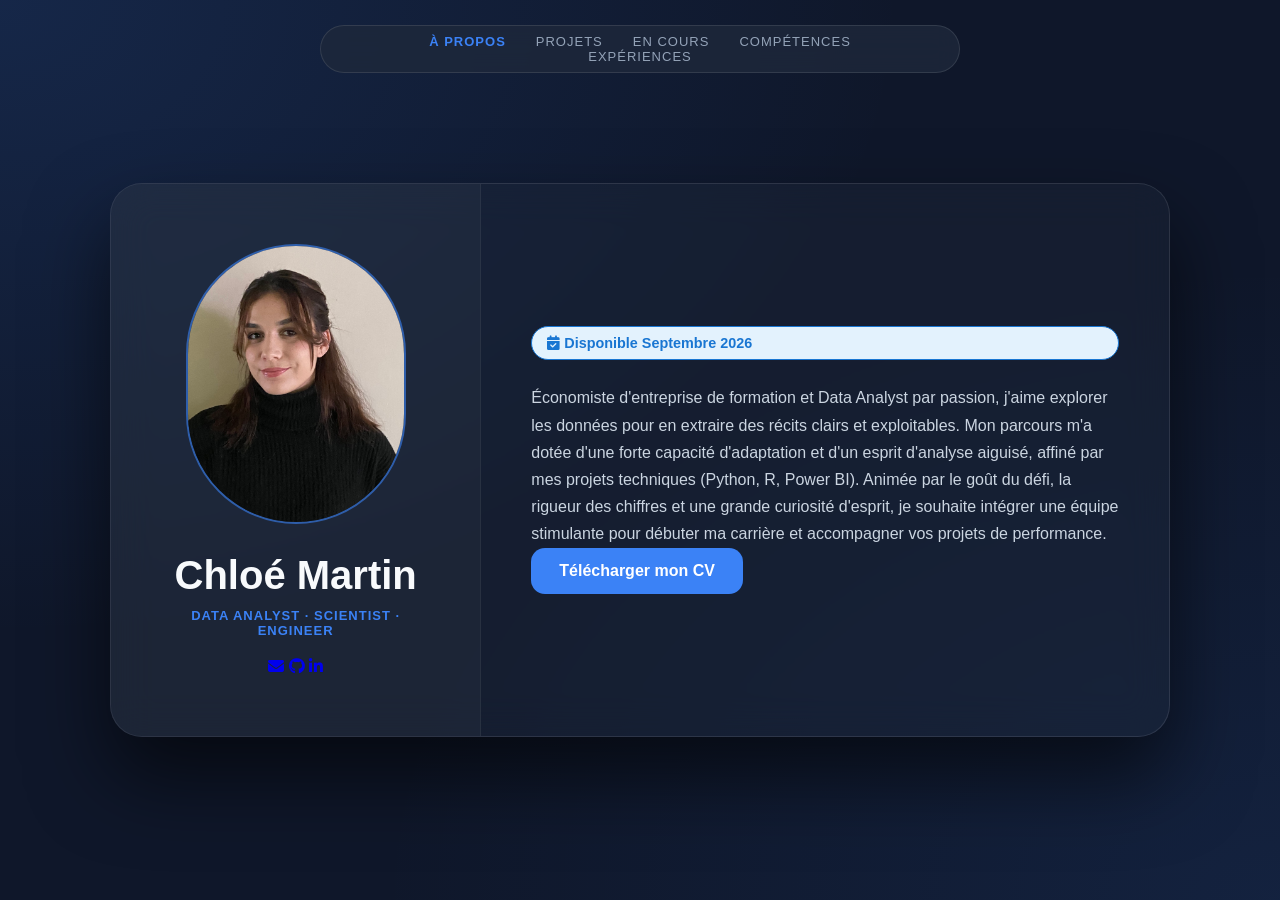
==== index.html @ b871dda0 "Update index.html" ====
<!DOCTYPE html>
<html lang="fr">
<head>
  <meta charset="UTF-8" />
  <title>Chloé Martin — Portfolio</title>
  <meta name="viewport" content="width=device-width, initial-scale=1.0" />
  <link rel="stylesheet" href="style.css" />
  <link rel="stylesheet" href="https://cdnjs.cloudflare.com/ajax/libs/font-awesome/6.5.1/css/all.min.css">
</head>
<body>
    <nav class="navbar">
        <div class="nav-links">
            <a href="#home-page" id="link-home">À propos</a>
            <a href="#projects-page" id="link-projects">Projets</a>
            <a href="#process-page" id="link-process">En cours</a>
            <a href="#skills-page" id="link-skills">Compétences</a>
            <a href="#experience-page" id="link-experience">Expériences</a>
        </div>
    </nav>

    <section id="home-page">
        <main class="container">
            <section class="profile-card">
            <div class="left-col">
                <div class="img-wrapper">
                    <img src="images/moi.jpeg" alt="Chloé Martin" />
                </div>
                <h1>Chloé Martin</h1>
                <p class="roles">Data Analyst · Scientist · Engineer</p>

                <div class="social-links">
                    <a href="mailto:chloe_martin45@outlook.com" title="Email" target="_blank"><i class="fa-solid fa-envelope"></i></a>
                    <a href="https://github.com/ChloMartin45" target="_blank" title="GitHub"><i class="fa-brands fa-github"></i></a>
                    <a href="https://www.linkedin.com/in/chloé-martin-b72277300" target="_blank" title="LinkedIn"><i class="fa-brands fa-linkedin-in"></i></a>
                </div>
            </div>
        
            <div class="right-col">
                <div class="availability-badge">
                    <i class="fa-solid fa-calendar-check"></i> Disponible Septembre 2026
                </div>
            
                <p class="description">
                    
                    Économiste d'entreprise de formation et Data Analyst par passion, j'aime explorer les données pour en extraire des récits clairs et exploitables. Mon parcours m'a dotée d'une forte capacité d'adaptation et d'un esprit d'analyse aiguisé, affiné par mes projets techniques (Python, R, Power BI). Animée par le goût du défi, la rigueur des chiffres et une grande curiosité d'esprit, je souhaite intégrer une équipe stimulante pour débuter ma carrière et accompagner vos projets de performance.
                </p>
            
                <div class="actions">
                    <a href="assets/CV.pdf" target="_blank" class="btn">Télécharger mon CV</a>
                </div>
            </div>
            </div>
            </section>
        </main>
    </section>

    <section id="projects-page" class="sub-page">

        <main class="container">
            <h3 class="section-title">Dans le cadre du master</h3>
            <section class="profile-card project-box">
                <div class="left-col">
                    <div class="category-icon"><i class="fa-solid fa-chart-line"></i></div>
                    <h2>Analyse Cyclable</h2>
                    <p class="roles">R · Dashboard · ACM · Clustering</p>
                    <p class="collab">En collaboration avec Rachel Mellot et Pierre Dumont-Roty</p>
                </div>
                <div class="right-col">
                    <p class="description">
                        Cette étude complète analyse les <strong>infrastructures cyclables et la sécurité routière</strong> dans l'Indre-et-Loire (37) à partir des données de l'Open Data University et de l'ONISR. 
                        <br><br>
                        Le projet combine un <strong>Dashboard interactif</strong> (cité comme exemple de réutilisation sur 
                        <a href="https://www.data.gouv.fr/fr/reuses/analyse-des-infrastructures-cyclables-et-securite-des-cyclistes-en-france/" target="_blank" class="collab-link">data.gouv.fr</a>) 
                        et une analyse statistique avancée. À travers une <strong>ACM et un clustering</strong>, nous avons identifié les profils types d'accidents pour proposer des mesures de prévention ciblées.
                    </p>
                    <div class="actions-links">
                        <a href="assets/Dashboard_Velo.html" class="btn-project" target="_blank" rel="noopener noreferrer">Consulter le Dashboard</a>
                        <a href="assets/Diapo_oral_ACM_Clustering.pdf" class="sub-link" target="_blank" rel="noopener noreferrer">Support Oral</a>
                        <a href="assets/Dossier_Velo.pdf" class="sub-link" target="_blank" rel="noopener noreferrer">Dossier PDF</a>
                    </div>
                </div>
            </section>

            <section class="profile-card project-box">
                <div class="left-col">
                    <div class="category-icon"><i class="fa-solid fa-chart-line"></i></div>
                    <h2>Analyse & Prédiction des AVC</h2>
                    <p class="roles">R · Classification · Régressions · Santé</p>
                </div>
                <div class="right-col">
                    <p class="description">
                        L'objectif de ce projet est d'automatiser la <strong>détection précoce du risque d'AVC</strong> en fonction du mode de vie et des antécédents médicaux. 
                        <br><br>
                        À l'aide du langage <strong>R</strong>, j'ai implémenté et comparé plusieurs algorithmes de classification supervisée : 
                        <strong>Analyses Discriminantes, Random Forest et Boosting</strong>. La performance a été évaluée via des 
                        métriques de précision et de <strong>robustesse</strong> (Recall/AUC) afin de minimiser les faux négatifs 
                        et garantir une identification optimale des patients à risque.
                    </p>
                    <div class="actions-links">
                        <a href="assets/Dossier_classifcation.pdf" class="btn-project" target="_blank" rel="noopener noreferrer">Rendu PDF</a>
                    </div>
                </div>
            </section>

            <section class="profile-card project-box">
                <div class="left-col">
                    <div class="category-icon"><i class="fa-brands fa-github"></i></div>
                    <h2>Web Scraping - Machine Learning</h2>
                    <p class="roles">Python · WebScraping · Machine Learning</p>
                    <p class="collab">
                        En collaboration avec 
                        <a href="https://github.com/MatDepussay" target="_blank" class="collab-link" target="_blank" rel="noopener noreferrer">Mathias Depussay</a>
                    </p>
                </div>
                <div class="right-col">
                    <p class="description">
                        Développement d'un pipeline complet de collecte et d'analyse de données sur <strong>AutoScout24</strong> via Selenium et GitHub Actions. 
                    L'objectif central est de fournir un outil d'aide à la décision capable de <strong>détecter automatiquement les bonnes affaires et de signaler les arnaques potentielles</strong>. 
                    Grâce à un nettoyage par Polars et des modèles XGBoost (R² > 0.75), l'application <strong>Streamlit</strong> compare les prix du marché en temps réel pour isoler les annonces dont le prix est incohérent.
                    </p>
                    <div class="actions-links">
                        <a href="https://github.com/ChloMartin45/Projet_WebScraping" class="btn-project" target="_blank" rel="noopener noreferrer"><i class="fa-brands fa-github"></i> Voir sur GitHub</a>
                        <a href="https://projetwebscraping-hzcurwshhbzidaao576kxr.streamlit.app" class="btn-project" target="_blank" rel="noopener noreferrer">Voir la démo</a>
                    </div>
                </div>
            </section>

            <section class="profile-card project-box">
                <div class="left-col">
                    <div class="category-icon"><i class="fa-brands fa-github"></i></div>
                    <h2>Supply Chain</h2>
                    <p class="roles">Python · Réseau · Gestion · Optimisation</p>
                    <p class="collab">
                        En collaboration avec 
                        <a href="https://github.com/MatDepussay" target="_blank" class="collab-link" target="_blank" rel="noopener noreferrer">Mathias Depussay</a>
                    </p>
                </div>
                <div class="right-col">
                    <p class="description">
                        Conception d'une application de <strong>modélisation et d'optimisation de réseaux hydrauliques</strong>. 
                        L'outil permet de simuler des scénarios critiques, comme l'assèchement de sources ou la saturation de canalisations, pour tester la résilience des infrastructures. 
                        Grâce à des algorithmes de <strong>flot maximal</strong> et une interface Streamlit interactive, AquaFlow identifie automatiquement les travaux prioritaires pour garantir l'approvisionnement en eau des villes à 100%.
                    </p>
                    <div class="actions-links">
                        <a href="https://github.com/MatDepussay/Projet04" class="btn-project"><i class="fa-brands fa-github" target="_blank" rel="noopener noreferrer"></i> Voir sur GitHub</a>
                        <a href="https://projetreseau-ckylrcfc2bbrxip2u4mapk.streamlit.app" class="btn-project" target="_blank" rel="noopener noreferrer">Voir la démo</a>
                    </div>
                </div>
            </section>

            <section class="profile-card project-box">
                <div class="left-col">
                    <div class="category-icon"><i class="fa-solid fa-database"></i></div>
                    <h2>Économétrie</h2>
                    <p class="roles">R · Données de Panel</p>
                    <p class="collab">En collaboration avec Rachel Mellot et Pierre Dumont-Roty</p>
                </div>
                <div class="right-col">
                    <p class="description">
                        Dans le cadre de cette étude, nous avons mobilisé des données provenant de la base
                        World Development Indicators (WDI). La croissance économique, en tant qu'indicateur clé 
                        de la performance des économies, suscite un intérêt majeur pour les économistes, investisseurs 
                        et décideurs politiques. Cette analyse se concentre sur la comparaison de trois modèles économétriques : 
                        le modèle poolé, le modèle à effet aléatoire et le modèle within, afin de mieux comprendre les déterminants 
                        de la croissance du PIB et leurs implications.
                    </p>
                    <div class="actions-links">
                        <a href="assets/Projet_croissance_eco.pdf" class="btn-project" target="_blank" rel="noopener noreferrer">Rendu PDF</a>
                        <a href="assets/Projet_eco_html.html" class="btn-project" target="_blank" rel="noopener noreferrer">Version HTML</a>
                    </div>
                </div>
            </section>
        </main>
    </section>

    <section id="process-page" class="sub-page">

        <main class="container">

            <h3 class="section-title">Dans le cadre du master</h3>

            <section class="profile-card project-box">
                <div class="left-col">
                    <div class="category-icon"><i class="fa-solid fa-users-viewfinder"></i></div>
                    <h2>Économétrie : Mobilité & Salaire</h2>
                    <p class="roles">R · Économétrie · Insee</p>
                    <p class="collab">
                        En collaboration avec 
                        <a href="https://github.com/Ilayda-git" target="_blank" class="collab-link">Ilayda Yilmaz</a> 
                        et 
                        <a href="https://github.com/Edccyy" target="_blank" class="collab-link">Thomas Barat</a>
                    </p>
                </div>
                <div class="right-col">
                    <p class="description">
                        Analyse de l'impact de la mobilité professionnelle sur les dynamiques salariales (Enquête Emploi Insee, 2014). 
                        <br><br>
                        <strong>Statut :</strong> Modélisation avancée en cours. Après une phase de recherche et d'estimations <strong>MCO</strong> (réplication Simonnet), 
                        nous traitons actuellement les problèmes d'endogénéité via le package <strong>REndo</strong> afin de créer notre modèle et ainsi montrer
                        les différents effets de la mobilité sur le salaire.
                    </p>
                    <div class="actions-links">
                        <span class="status-badge">Projet en cours</span>
                        <a href="assets/Mobilité___Salaire.pdf" target="_blank" class="sub-link">
                            <i class="fa-solid fa-file-lines"></i> Note de recherche
                        </a>
                    </div>
                </div>
            </section>

            <section class="profile-card project-box">
                <div class="left-col">
                    <div class="category-icon"><i class="fa-solid fa-seedling"></i></div>
                    <h2>Dashboard : ODU </h2>
                    <p class="roles">R · Python · IA · Environnement</p>
                    <p class="collab">
                        En collaboration avec 
                        <a href="https://github.com/Edccyy" target="_blank" class="collab-link">Thomas Barat</a>
                        et 
                        <a href="https://github.com/Ludovic1211" target="_blank" class="collab-link">Ludovic Courtin</a> 
                    </p>
                </div>
                <div class="right-col">
                    <p class="description">
                        Analyse de l'impact de l'impact environnemental de l'IA générative (Défi Open Data University). 
                        <br><br>
                        <strong>Statut :</strong> Exploration des données en cours. 
                    </p>
                    <div class="actions-links">
                        <span class="status-badge">Projet en cours</span>
                        <a href="https://defis.data.gouv.fr/defis/limpact-environnemental-de-lia-generative" target="_blank" class="sub-link">
                            <i class="fa-solid fa-file-lines"></i> Présentation du défi
                        </a>
                    </div>
                </div>
            </section>

        </main>
    </section>

    <section id="skills-page" class="sub-page">

        <main class="skills-container">

            <div class="skills-grid">
                <div class="skill-card">
                    <i class="fa-brands fa-python icon"></i>
                    <h3>Python</h3>
                    <p class="packages">NumPy · Pandas · Polars ·  Matplotlib · Seaborn · Scikit-Learn · Selenium · Streamlit · Dash-bootstrap</p>
                </div>
    
                <div class="skill-card">
                    <i class="fa-solid fa-r icon"></i>
                    <h3>Langage R</h3>
                    <p class="packages">Tidyverse · Ggplot2 · FactoMineR · Dplyr · Caret</p>
                </div>
    
                <div class="skill-card">
                    <i class="fa-solid fa-database icon"></i>
                    <h3>SQL</h3>
                    <p class="description">Requêtage complexe, jointures et gestion de bases de données relationnelles.</p>
                </div>
    
                <div class="skill-card">
                    <i class="fa-solid fa-code icon"></i>
                    <h3>Développement Web</h3>
                    <p class="packages">HTML5 · CSS </p>
                </div>

                <div class="skill-card">
                    <i class="fa-solid fa-file-excel icon"></i>
                    <h3>Bureautique</h3>
                    <p class="packages">Microsoft Office Suite · Excel avancé · VBA · Power BI </p>
                </div>

                <div class="skill-card">
                    <i class="fa-solid fa-pen-nib icon"></i>
                    <h3>Rédaction</h3>
                    <p class="packages">LaTeX · Markdown</p>
                </div>
                
                <div class="skill-card">
                    <i class="fa-solid fa-laptop-code icon"></i>
                    <h3>Versioning & Tools</h3>
                    <p class="packages">
                        <span class="tag">Git</span>
                        <span class="tag">GitHub</span>
                        <span class="tag">VsCode</span>
                        <span class="tag">DataCamp</span>
                    </p>
                </div>
                
                <div class="skill-card">
                    <i class="fa-solid fa-user-group icon"></i>
                    <h3>Hard Skills</h3>
                    <p class="description"> <span class="tag">Tansformation et Nettoyage de BD</span> <span class="tag">Data Visualisation</span> <span class="tag">Machine Learning</span> <span class="tag">IA</span><span class="tag">Statistiques & Probabilités</span> <span class="tag">Économétrie</span> <span class="tag">Analyse exploratoire</span> <span class="tag">Classification supervisée</span> <span class="tag">Classification non supervisée</span></p>
                </div>

                <div class="skill-card">
                    <i class="fa-solid fa-user-group icon"></i>
                    <h3>Soft Skills</h3>
                    <p class="description">Travail d'équipe · Esprit d'analyse · Esprit de synthèse · Adaptabilité · Autonomie</p>
                </div>
            </div>
        </main>
    </section>

    <section id="experience-page" class="sub-page">
    
        <main class="container">

            <h3 class="section-title">Stages d'études</h3>

            <section class="profile-card project-box">
                <div class="left-col">
                    <div class="category-icon"><i class="fa-solid fa-person-military-pointing"></i></div>
                    <h2>État-major du CFOT </h2>
                    <p class="roles">Stage · Assistant de Pilotage · Data Analyst</p>
                    <p class="duration">Avril 2026 — Septembre 2026</p>
                    <p class="duration">Lille (59)</p>
                </div>
                <div class="right-col">
                    <p class="description">
                        <strong>Missions :</strong>
                        <br>
                        • Consolidation, structuration et valorisation des données de programmation afin d'élaborer un levier de décision objectif.
                        <br>
                        • Conception de <strong>tableaux de bord et modèles prédictifs</strong> pour les instances de décision.
                        <br>
                        • <strong>Expertise métier :</strong> Appréhender les subtilités liées à la gestion des ressources particulières de la force opérationnelle terrestre
                        <br><br>
                        <strong>Outils :</strong> <span class="tag">Excel</span> <span class="tag">VBA</span> <span class="tag">Power BI</span>
                        <br><br>
                        <strong>Sujet de Mémoire :</strong> 
                        <em>"Optimisation des processus décisionnels liés à la gestion des ressources de la force opérationnelle terrestre par l'analyse statistique."</em>
                    </p>
                    
                    <div class="actions-links">
                        <span class="status-badge">À venir</span>
                    </div>
                </div>
            </section>

            <section class="profile-card project-box">
                <div class="left-col">
                    <div class="category-icon"><i class="fa-solid fa-building-columns"></i></div>
                    <h2>Caisse Régionale du Crédit Agricole</h2>
                    <p class="roles">Stage · Data Analyst · Pilotage</p>
                    <p class="duration">28 Avril 2025 - 31 Juillet 2025</p>
                    <p class="duration">Tours (37)</p>
                </div>
                <div class="right-col">
                    <p class="description">
                        <strong>Missions :</strong> 
                        <br>
                        • <strong>Analyse de données :</strong> Nettoyage, fiabilisation et structuration des bases de données internes.
                        <br>
                        • <strong>Automatisation :</strong> Développement d'outils pour automatiser les processus récurrents (gain de productivité).
                        <br>
                        • <strong>Optimisation :</strong> Création de tableaux de bord dynamiques pour l'optimisation du suivi de la conformité.
                        <br>
                        • <strong>Expertise métier :</strong> Acculturation aux processus bancaires et aux entrées en relation clients.
                        <br><br>
                        <strong>Outils :</strong> <span class="tag">Excel</span> <span class="tag">VBA</span> <span class="tag">Business Object (BO)</span>
                        <br><br>
                        <strong>Sujet de Mémoire :</strong> <em>"Comment utiliser les data pour booster la performance de la Direction Bancaire Recouvrement assurances et plus spécifiquement du Service Dépôts Partenaires Successions ?"</em>. 
                        Le sujet explore les différents projets effectués durant le stage afin de montrer de quelles manières la data et l'automatisation a permis d'optimiser le temps, de prioriser les tâches.
                    </p>
                </div>
            </section>

            <h3 class="section-title">Autres Expériences</h3>

            <section class="profile-card project-box">
                <div class="left-col">
                    <div class="category-icon"><i class="fa-solid fa-building-columns"></i></div>
                    <h2>Acadomia</h2>
                    <p class="roles">Job Étudiant · Professeur de mathématiques particulier</p>
                    <p class="duration">Octobre 2024 - Mars 2026</p>
                    <p class="duration">Tours (37)</p>
                </div>
                <div class="right-col">
                    <p class="description">
                        <strong>Missions :</strong> 
                        <br>
                        • Soutien scolaire en mathématiques pour des élèves de collège et lycée (de la 5ème à la 1ère).
                        <br>
                        • Adaptation des méthodes pédagogiques en fonction des besoins spécifiques de chaque élève.
                        <br>
                        • Création de supports de cours personnalisés pour faciliter la compréhension des concepts mathématiques.
                        <br><br>
                        <strong>Compétences aquises :</strong> <span class="tag">Latex</span> <span class="tag">Capacité d'adaptation</span> <span class="tag">Organisation</span><span class="tag">Écoute active</span> <span class="tag">Formation</span>
                    </p>
                </div>
            </section>

            <section class="profile-card project-box">
                <div class="left-col">
                    <div class="category-icon"><i class="fa-solid fa-building-columns"></i></div>
                    <h2>Restauration</h2>
                    <p class="roles">Job Étudiant · Hotel · Restaurant</p>
                    <p class="duration">Août 2020 - Août 2024</p>
                    <p class="duration">Orléans (45) 
                        <br> Chambord (41)
                        <br> Amboise (37)
                    </p>
                </div>
                <div class="right-col">
                    <p class="description">
                        <strong>Missions :</strong> 
                        <br>
                        • Service en salle et en terrasse dans des établissements hôteliers et de restauration différents (Holly's Diner, Hôtel Mercure, Château de Chambord).
                        <br>
                        • Gestion de la relation client, prise de commandes et coordination avec l'équipe de cuisine pour assurer un service fluide et de qualité.
                        <br>
                        • Adaptation à des environnements de travail dynamiques et exigeants, tout en maintenant un haut niveau de professionnalisme et de satisfaction client.
                        <br><br>
                        <strong>Compétences aquises :</strong> <span class="tag">Bon relationnel</span> <span class="tag">Gestion de stress</span> <span class="tag">Polyvalence</span> <span class="tag">Efficience</span> <span class="tag">Relation client</span> 
                    </p>
                </div>
            </section>

        </main>
    </section>

</body>
</html>
---- style.css ----
/* --- 1. BASE & RESET --- */
* {
    margin: 0; padding: 0; box-sizing: border-box;
    font-family: 'Inter', sans-serif;
}

body {
    background: #0f172a;
    color: #f8fafc;
    min-height: 100vh;
    overflow-y: auto;     
    overflow-x: hidden;
}

/* --- 2. LOGIQUE DE NAVIGATION --- */

#home-page {
    min-height: 100vh;
    width: 100%;
    display: flex;
    overflow: visible;
    justify-content: center;
    align-items: center;
    position: relative;
    background-image: radial-gradient(at 0% 0%, rgba(59, 130, 246, 0.15) 0px, transparent 50%),
                      radial-gradient(at 100% 100%, rgba(59, 130, 246, 0.1) 0px, transparent 50%);
}

.sub-page {
    height: 100vh;
    width: 100%;
    overflow-y: auto;     
    overflow-x: hidden;
    display: none;
    -webkit-overflow-scrolling: touch;
}

#home-page {
    display: flex; /* accueil visible par défaut */
}

/* Affichage dynamique des pages */
#projects-page:target, 
#process-page:target,
#skills-page:target,
#experience-page:target {
    display: block !important;
}

@media (max-width: 850px) {
    body {
        overflow-y: auto;
    }

    .sub-page {
        height: auto;
        min-height: 100vh;
        overflow: visible; /* ✅ clé */
        background: #0f172a;
    }
}


/* --- 3. NAVBAR UNIQUE --- */
@media (max-width: 400px) {
    .navbar {
        border-radius: 20px;
    }

    .nav-links a {
        margin: 0 8px;
        font-size: 11px;
    }
}
.navbar {
    position: fixed;
    top: 25px; left: 50%;
    transform: translateX(-50%);
    background: rgba(30, 41, 59, 0.8);
    backdrop-filter: blur(12px);
    border: 1px solid rgba(255, 255, 255, 0.1);
    border-radius: 100px;
    padding: 8px 30px;
    z-index: 5000;
    display: flex;
}

.nav-links {
    display: flex;
    flex-wrap: wrap;
    justify-content: center;
}

.nav-links a {
    text-decoration: none;
    color: #94a3b8;
    font-size: 13px;
    font-weight: 500;
    margin: 0 15px;
    transition: 0.3s;
    text-transform: uppercase;
    letter-spacing: 1px;
}

.nav-links a:hover { color: #3b82f6; }

/* LOGIQUE DE COULEUR DYNAMIQUE */
/* Par défaut, le lien "Accueil" est mis en avant */
#link-home { color: #3b82f6 !important; font-weight: 700; }

body:has(#projects-page:target) #link-home,
body:has(#process-page:target) #link-home,
body:has(#skills-page:target) #link-home,
body:has(#experience-page:target) #link-home{
    color: #94a3b8 !important;
    font-weight: 500;
}

body:has(#projects-page:target) #link-projects,
body:has(#process-page:target) #link-process,
body:has(#skills-page:target) #link-skills,
body:has(#experience-page:target) #link-experience {
    color: #3b82f6 !important;
    font-weight: 700;
}

/* Cacher l'accueil quand une sub-page est active */
body:has(#projects-page:target),
body:has(#process-page:target),
body:has(#skills-page:target),
body:has(#experience-page:target) {
    overflow-y: auto; /* scroll sur le body */
}

body:has(#projects-page:target) #home-page,
body:has(#process-page:target) #home-page,
body:has(#skills-page:target) #home-page,
body:has(#experience-page:target) #home-page {
    display: none; /* accueil invisible */
}


/* --- 4. CONTENEURS & CARTES (Harmonisation des pages Projets/Process) --- */

.container {
    width: 100%;
    max-width: 1100px;
    margin: 0 auto;
    padding: 140px 20px 80px;
}

.profile-card {
    background: rgba(30, 41, 59, 0.4);
    backdrop-filter: blur(20px);
    border: 1px solid rgba(255, 255, 255, 0.1);
    border-radius: 32px;
    display: flex;
    overflow: hidden;
    box-shadow: 0 40px 80px rgba(0, 0, 0, 0.6);
    width: 100%;
    margin-bottom: 40px;
}

.left-col {
    background: rgba(255, 255, 255, 0.03);
    padding: 60px 40px;
    flex: 0 0 clamp(260px, 35%, 380px);
    text-align: center;
    border-right: 1px solid rgba(255, 255, 255, 0.05);
    display: flex;
    flex-direction: column;
    justify-content: center;
    align-items: center;
}

.right-col {
    padding: 50px;
    flex: 1;
    display: flex;
    flex-direction: column;
    justify-content: center;
}

.availability-badge {
    background: #e3f2fd; /* Bleu très clair */
    color: #1976d2;    /* Bleu pro */
    padding: 8px 15px;
    border-radius: 20px;
    display: inline-block;
    font-weight: bold;
    font-size: 0.9rem;
    margin-bottom: 1.5rem;
    border: 1px solid #1976d2;
}


/* Un bouton secondaire pour l'équilibre */
.btn-outline {
    background: transparent;
    border: 2px solid #333;
    color: #333;
    margin-left: 10px;
}

/* --- 5. ÉLÉMENTS COMMUNS --- */

/* Photo de profil ovale (uniquement accueil) */
.img-wrapper img {
    width: min(220px, 100%);
    aspect-ratio: 11 / 14;
    border-radius: 110px;
    object-fit: cover;
    margin-bottom: 25px;
    border: 2px solid rgba(59, 130, 246, 0.6);
}

@media (max-width: 850px) {
    .img-wrapper img {
        width: 160px;
        aspect-ratio: 11 / 14;
        height: auto;
    }
}

h1 { font-size: 2.5rem; margin-bottom: 10px; }
h2 { font-size: 1.8rem; margin-bottom: 15px; color: #3b82f6; }

/* Badges de technologies / Rôles */
.roles { 
    color: #3b82f6; 
    font-weight: 700; 
    font-size: 13px;
    text-transform: uppercase;
    letter-spacing: 1px;
    margin-bottom: 20px; 
}

.description { font-size: 16px; line-height: 1.7; color: #cbd5e1; }

@media (max-width: 850px) {
    .description {
        font-size: 15px;
    }
}

/* Boutons & Liens */
.btn, .btn-project {
    display: inline-block;
    padding: 14px 28px;
    background: #3b82f6;
    color: #fff;
    text-decoration: none;
    border-radius: 14px;
    font-weight: 600;
    transition: 0.3s;
}

.btn:hover, .btn-project:hover {
    background: #2563eb;
    transform: translateY(-3px);
    box-shadow: 0 10px 20px rgba(59, 130, 246, 0.3);
}

.actions-links { display: flex; align-items: center; gap: 20px; margin-top: 25px; flex-wrap: wrap; }

.sub-link, .collab-link {
    color: #94a3b8;
    text-decoration: none;
    font-size: 14px;
    transition: 0.3s;
    border-bottom: 1px solid transparent;
}

.sub-link:hover, .collab-link:hover {
    color: #3b82f6;
    border-color: #3b82f6;
}

/* Éléments Spécifiques aux Projets */
.category-icon { font-size: 3.5rem; color: #3b82f6; margin-bottom: 15px; }
.collab { font-size: 13px; color: #64748b; margin-top: 15px; }

.status-badge {
    padding: 4px 12px;
    background: rgba(59, 130, 246, 0.15);
    border: 1px solid rgba(59, 130, 246, 0.4);
    color: #3b82f6;
    border-radius: 20px;
    font-size: 11px;
    font-weight: 700;
    text-transform: uppercase;
    margin-bottom: 10px;
    display: inline-block;
}


/* --- CONFIGURATION SKILLS PAGE --- */
/* On utilise le même conteneur que les projets pour l'alignement */
#skills-page .skills-container {
    max-width: 1100px;
    margin: 0 auto;
    padding: 140px 20px 80px; /* Aligné sur la navbar comme les projets */
}

/* Grille : 3 colonnes sur PC, s'adapte automatiquement */
#skills-page .skills-grid {
    display: grid;
    grid-template-columns: repeat(auto-fit, minmax(280px, 1fr));
    gap: 25px;
}

#skills-page .skill-card {
    background: rgba(30, 41, 59, 0.4);
    backdrop-filter: blur(20px);
    border: 1px solid rgba(255, 255, 255, 0.1);
    border-radius: 24px;
    padding: 35px;
    text-align: center;
    transition: all 0.3s ease;
    display: flex;
    flex-direction: column;
    align-items: center;
    justify-content: center;
}

#skills-page .skill-card:hover {
    transform: translateY(-5px);
    border-color: rgba(59, 130, 246, 0.5);
    background: rgba(30, 41, 59, 0.6);
}

#skills-page .skill-card .icon {
    font-size: 40px;
    color: #3b82f6;
    margin-bottom: 20px;
}

#skills-page .skill-card h3 {
    font-size: 20px;
    margin-bottom: 12px;
    color: #fff;
    letter-spacing: 1px;
}

#skills-page .packages {
    font-size: 14px;
    color: #3b82f6;
    font-weight: 600;
    line-height: 1.6;
}

#skills-page .description {
    font-size: 15px;
    color: #94a3b8;
    line-height: 1.6;
    }

#skills-page .tag {
    display: inline-block;
    background: rgba(59, 130, 246, 0.1);
    color: #3b82f6;
    padding: 2px 10px;
    border-radius: 6px;
    margin: 2px;
    font-size: 13px;
    border: 1px solid rgba(59, 130, 246, 0.3);
    }


/* --- STYLE DES BOX (Applicable à Projets et Expériences) --- */

/* Conteneur principal de la box */
.profile-card.project-box {
    background: rgba(30, 41, 59, 0.4); /* Fond sombre semi-transparent */
    backdrop-filter: blur(12px); /* Effet de flou en arrière-plan */
    border: 1px solid rgba(255, 255, 255, 0.1);
    border-radius: 32px;
    display: flex;
    width: 100%;
    max-width: 950px;
    margin: 0 auto 40px;
    overflow: hidden;
    transition: transform 0.3s ease, box-shadow 0.3s ease;
}

/* Effet au survol de la box */
.profile-card.project-box:hover {
    transform: translateY(-5px);
    box-shadow: 0 20px 40px rgba(0, 0, 0, 0.4);
    border-color: rgba(59, 130, 246, 0.4);
}

/* Colonne de gauche (Icône et Titre) */
.project-box .left-col {
    background: rgba(255, 255, 255, 0.03);
    padding: 40px;
    flex: 0 0 320px;
    display: flex;
    flex-direction: column;
    align-items: center;
    justify-content: center;
    text-align: center;
    border-right: 1px solid rgba(255, 255, 255, 0.05);
}

/* Colonne de droite (Description et Tags) */
.project-box .right-col {
    padding: 40px 50px;
    flex: 1;
    display: flex;
    flex-direction: column;
    justify-content: center;
}

/* --- ÉLÉMENTS INTERNES --- */

.category-icon {
    font-size: 45px;
    color: #3b82f6;
    margin-bottom: 20px;
}

.project-box h2 {
    font-size: 24px;
    color: #fff;
    margin-bottom: 8px;
}

.project-box .roles {
    font-size: 13px;
    color: #3b82f6;
    font-weight: 700;
    text-transform: uppercase;
    letter-spacing: 1.5px;
}

.project-box .description {
    font-size: 16px;
    line-height: 1.6;
    color: #cbd5e1;
    margin-bottom: 25px;
}

/* --- CONFIGURATION EXPERIENCE PAGE --- */
#experience-page {
    padding-top: 120px;
}

#experience-page .duration {
    font-size: 14px;
    color: #94a3b8;
    margin-top: 10px;
    font-weight: 500;
}

#experience-page .tag {
    display: inline-block;
    background: rgba(59, 130, 246, 0.1);
    color: #3b82f6;
    padding: 2px 10px;
    border-radius: 6px;
    margin: 2px;
    font-size: 13px;
    border: 1px solid rgba(59, 130, 246, 0.3);
}

/* Espacement entre les box */
#experience-page .project-box {
    margin-bottom: 40px;
}

/* Style spécifique pour les icônes d'expérience */
#experience-page .category-icon i {
    color: #3b82f6;
}

/* --- RESPONSIVE LOGIC --- */

@media (max-width: 850px) {
    /* 1. Navbar : on réduit la taille et l'espacement */
    .navbar {
        top: 10px;
        width: 95%;
        padding: 5px 10px;
        justify-content: center;
    }

    .nav-links a {
        margin: 0 8px;
        font-size: 11px;
    }

    /* 2. Containers : on réduit le padding haut pour coller à la petite navbar */
    .container, #skills-page .skills-container {
        padding-top: 100px;
    }

    /* 3. Cartes (Profile & Projects) : Passage en mode Colonne */
    .profile-card, .profile-card.project-box {
        flex-direction: column;
        border-radius: 20px;
        max-width: 100%;
    }

    .left-col, .project-box .left-col {
        flex: none;
        width: 100%;
        padding: 40px 20px;
        border-right: none;
        border-bottom: 1px solid rgba(255, 255, 255, 0.05);
    }

    .right-col, .project-box .right-col {
        padding: 30px 20px;
        text-align: center;
    }

    /* 4. Ajustements des éléments textuels */
    h1 { font-size: 1.8rem; }
    h2 { font-size: 1.5rem; }
    
    .img-wrapper img {
        width: 160px;
        height: 200px;
    }

    .actions-links {
        justify-content: center;
    }

    /* 5. Grille de compétences : on force 1 ou 2 colonnes max */
    #skills-page .skills-grid {
        grid-template-columns: 1fr; /* Une seule colonne sur mobile */
        gap: 15px;
    }
}

/* --- STYLE GÉNÉRIQUE POUR LES TITRES DE SECTION --- */

.section-title {
    width: 100%;
    max-width: 950px; 
    margin: 60px auto 30px; 
    font-size: 1.4rem;
    color: #f8fafc;
    text-transform: uppercase;
    letter-spacing: 2px;
    display: flex;
    align-items: center;
    gap: 20px;
}

/* Lignes décoratives */
.section-title::before,
.section-title::after {
    content: "";
    flex: 1;
    height: 1px;
    background: linear-gradient(
        to var(--direction, right), 
        rgba(59, 130, 246, 0.5), 
        transparent
    );
}

.section-title::before {
    --direction: left;
}

@media (max-width: 850px) {
    .section-title {
        font-size: 1.1rem;

        padding: 0 20px;
    }
}
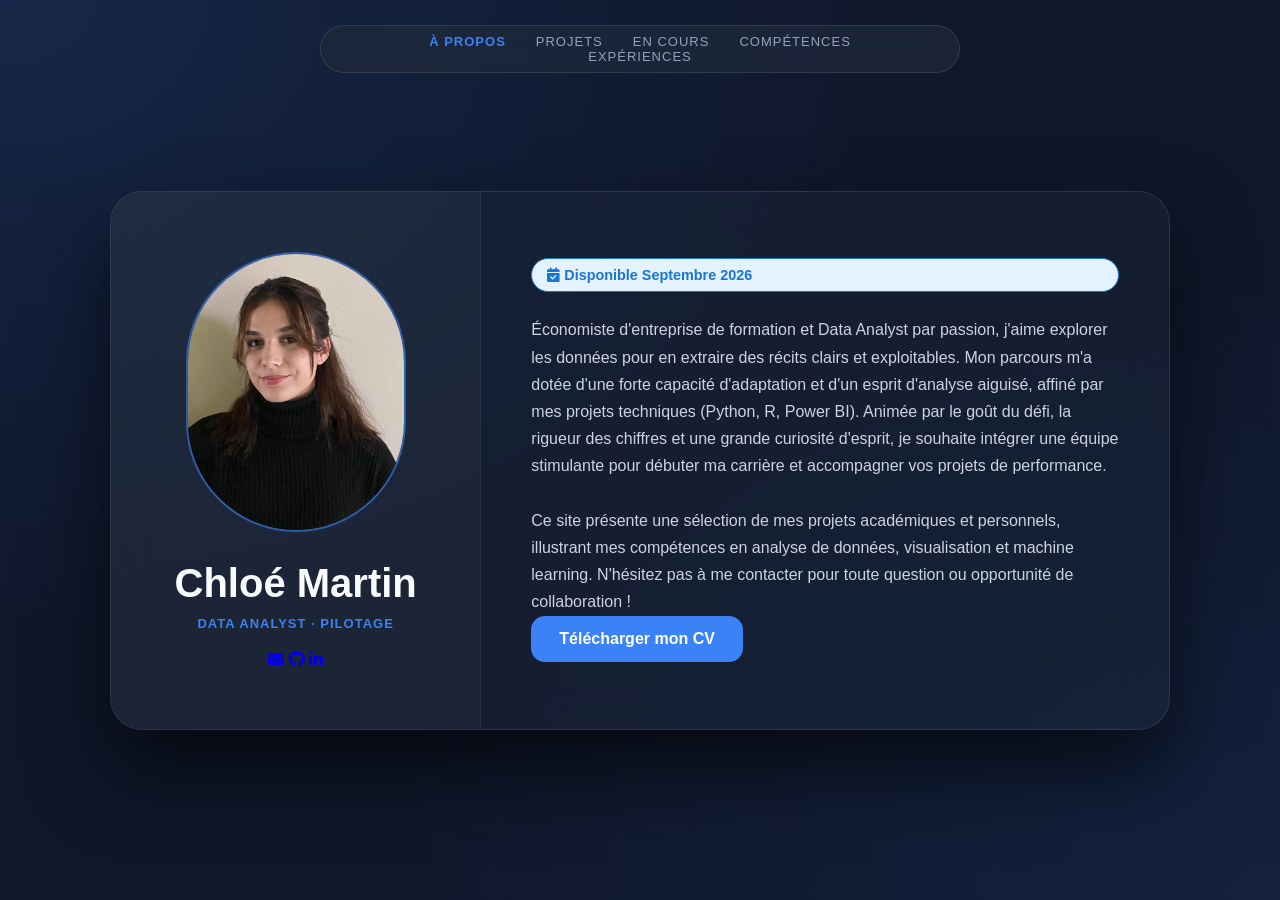
==== commit 5b182ce0: "mise à jour" ====
--- a/index.html
+++ b/index.html
@@ -26,7 +26,7 @@
                     <img src="images/moi.jpeg" alt="Chloé Martin" />
                 </div>
                 <h1>Chloé Martin</h1>
-                <p class="roles">Data Analyst · Scientist · Engineer</p>
+                <p class="roles">Data Analyst · Pilotage</p>
 
                 <div class="social-links">
                     <a href="mailto:chloe_martin45@outlook.com" title="Email" target="_blank"><i class="fa-solid fa-envelope"></i></a>
@@ -41,12 +41,13 @@
                 </div>
             
                 <p class="description">
-                    
                     Économiste d'entreprise de formation et Data Analyst par passion, j'aime explorer les données pour en extraire des récits clairs et exploitables. Mon parcours m'a dotée d'une forte capacité d'adaptation et d'un esprit d'analyse aiguisé, affiné par mes projets techniques (Python, R, Power BI). Animée par le goût du défi, la rigueur des chiffres et une grande curiosité d'esprit, je souhaite intégrer une équipe stimulante pour débuter ma carrière et accompagner vos projets de performance.
+                    <br><br>
+                    Ce site présente une sélection de mes projets académiques et personnels, illustrant mes compétences en analyse de données, visualisation et machine learning. N'hésitez pas à me contacter pour toute question ou opportunité de collaboration !
                 </p>
             
                 <div class="actions">
-                    <a href="assets/CV.pdf" target="_blank" class="btn">Télécharger mon CV</a>
+                    <a href="assets/CV 06-26.pdf" target="_blank" class="btn">Télécharger mon CV</a>
                 </div>
             </div>
             </div>
@@ -147,37 +148,6 @@
                     </div>
                 </div>
             </section>
-
-            <section class="profile-card project-box">
-                <div class="left-col">
-                    <div class="category-icon"><i class="fa-solid fa-database"></i></div>
-                    <h2>Économétrie</h2>
-                    <p class="roles">R · Données de Panel</p>
-                    <p class="collab">En collaboration avec Rachel Mellot et Pierre Dumont-Roty</p>
-                </div>
-                <div class="right-col">
-                    <p class="description">
-                        Dans le cadre de cette étude, nous avons mobilisé des données provenant de la base
-                        World Development Indicators (WDI). La croissance économique, en tant qu'indicateur clé 
-                        de la performance des économies, suscite un intérêt majeur pour les économistes, investisseurs 
-                        et décideurs politiques. Cette analyse se concentre sur la comparaison de trois modèles économétriques : 
-                        le modèle poolé, le modèle à effet aléatoire et le modèle within, afin de mieux comprendre les déterminants 
-                        de la croissance du PIB et leurs implications.
-                    </p>
-                    <div class="actions-links">
-                        <a href="assets/Projet_croissance_eco.pdf" class="btn-project" target="_blank" rel="noopener noreferrer">Rendu PDF</a>
-                        <a href="assets/Projet_eco_html.html" class="btn-project" target="_blank" rel="noopener noreferrer">Version HTML</a>
-                    </div>
-                </div>
-            </section>
-        </main>
-    </section>
-
-    <section id="process-page" class="sub-page">
-
-        <main class="container">
-
-            <h3 class="section-title">Dans le cadre du master</h3>
 
             <section class="profile-card project-box">
                 <div class="left-col">
@@ -193,48 +163,48 @@
                 </div>
                 <div class="right-col">
                     <p class="description">
-                        Analyse de l'impact de la mobilité professionnelle sur les dynamiques salariales (Enquête Emploi Insee, 2014). 
-                        <br><br>
-                        <strong>Statut :</strong> Modélisation avancée en cours. Après une phase de recherche et d'estimations <strong>MCO</strong> (réplication Simonnet), 
-                        nous traitons actuellement les problèmes d'endogénéité via le package <strong>REndo</strong> afin de créer notre modèle et ainsi montrer
-                        les différents effets de la mobilité sur le salaire.
-                    </p>
-                    <div class="actions-links">
-                        <span class="status-badge">Projet en cours</span>
-                        <a href="assets/Mobilité___Salaire.pdf" target="_blank" class="sub-link">
-                            <i class="fa-solid fa-file-lines"></i> Note de recherche
-                        </a>
-                    </div>
-                </div>
-            </section>
-
-            <section class="profile-card project-box">
-                <div class="left-col">
-                    <div class="category-icon"><i class="fa-solid fa-seedling"></i></div>
-                    <h2>Dashboard : ODU </h2>
-                    <p class="roles">R · Python · IA · Environnement</p>
-                    <p class="collab">
-                        En collaboration avec 
-                        <a href="https://github.com/Edccyy" target="_blank" class="collab-link">Thomas Barat</a>
-                        et 
-                        <a href="https://github.com/Ludovic1211" target="_blank" class="collab-link">Ludovic Courtin</a> 
-                    </p>
-                </div>
-                <div class="right-col">
-                    <p class="description">
-                        Analyse de l'impact de l'impact environnemental de l'IA générative (Défi Open Data University). 
-                        <br><br>
-                        <strong>Statut :</strong> Exploration des données en cours. 
-                    </p>
-                    <div class="actions-links">
-                        <span class="status-badge">Projet en cours</span>
-                        <a href="https://defis.data.gouv.fr/defis/limpact-environnemental-de-lia-generative" target="_blank" class="sub-link">
-                            <i class="fa-solid fa-file-lines"></i> Présentation du défi
-                        </a>
-                    </div>
-                </div>
-            </section>
-
+                        Analyse de l'impact causal de la mobilité professionnelle externe sur les trajectoires salariales en France (Enquête Emploi Insee). 
+                        Correction du biais d'auto-sélection par l'approche de <strong>Lewbel (2012)</strong> exploitant l'hétéroscédasticité via le package <strong>REndo</strong>.
+                        <br><br>
+                        <strong>Résultats clés :</strong> Mise en évidence d'un biais d'atténuation dans les modèles standards (<strong>MCO</strong>) et d'une forte hétérogénéité de genre (gains nettement plus élevés pour les hommes). La mobilité s'interprète ici comme un mécanisme de révélation et de valorisation des différences de capital humain.
+                    </p>
+                    <div class="actions-links">
+                        <a href="https://github.com/Ilayda-git/Dossier3R" class="btn-project"><i class="fa-brands fa-github" target="_blank" rel="noopener noreferrer"></i> Voir sur GitHub</a>
+                        <a href="assets/Dossier_3R.pdf" class="btn-project"><i class="fa-solid fa-file-lines" target="_blank" rel="noopener noreferrer"></i> Revue Économique</a>
+                    </div>
+                </div>
+            </section>
+
+            <section class="profile-card project-box">
+                <div class="left-col">
+                    <div class="category-icon"><i class="fa-solid fa-database"></i></div>
+                    <h2>Économétrie</h2>
+                    <p class="roles">R · Données de Panel</p>
+                    <p class="collab">En collaboration avec Rachel Mellot et Pierre Dumont-Roty</p>
+                </div>
+                <div class="right-col">
+                    <p class="description">
+                        Dans le cadre de cette étude, nous avons mobilisé des données provenant de la base
+                        World Development Indicators (WDI). La croissance économique, en tant qu'indicateur clé 
+                        de la performance des économies, suscite un intérêt majeur pour les économistes, investisseurs 
+                        et décideurs politiques. Cette analyse se concentre sur la comparaison de trois modèles économétriques : 
+                        le modèle poolé, le modèle à effet aléatoire et le modèle within, afin de mieux comprendre les déterminants 
+                        de la croissance du PIB et leurs implications.
+                    </p>
+                    <div class="actions-links">
+                        <a href="assets/Projet_croissance_eco.pdf" class="btn-project" target="_blank" rel="noopener noreferrer">Rendu PDF</a>
+                        <a href="assets/Projet_eco_html.html" class="btn-project" target="_blank" rel="noopener noreferrer">Version HTML</a>
+                    </div>
+                </div>
+            </section>
+        </main>
+    </section>
+
+    <section id="process-page" class="sub-page">
+
+        <main class="container">
+
+            <h3 class="section-title">Projets personnels</h3>
         </main>
     </section>
 
@@ -260,6 +230,12 @@
                     <h3>SQL</h3>
                     <p class="description">Requêtage complexe, jointures et gestion de bases de données relationnelles.</p>
                 </div>
+
+                <div class="skill-card">
+                    <i class="fa-solid fa-database icon"></i>
+                    <h3>Dataiku</h3>
+                    <p class="description">Formation mi-juin 2026.</p>
+                </div>
     
                 <div class="skill-card">
                     <i class="fa-solid fa-code icon"></i>
@@ -270,7 +246,7 @@
                 <div class="skill-card">
                     <i class="fa-solid fa-file-excel icon"></i>
                     <h3>Bureautique</h3>
-                    <p class="packages">Microsoft Office Suite · Excel avancé · VBA · Power BI </p>
+                    <p class="packages">Microsoft Office Suite · Excel avancé · Power Query · Power Pivot · VBA · Power BI </p>
                 </div>
 
                 <div class="skill-card">
@@ -336,7 +312,7 @@
                     </p>
                     
                     <div class="actions-links">
-                        <span class="status-badge">À venir</span>
+                        <span class="status-badge">En cours</span>
                     </div>
                 </div>
             </section>
@@ -424,4 +400,4 @@
     </section>
 
 </body>
-</html>
+</html>
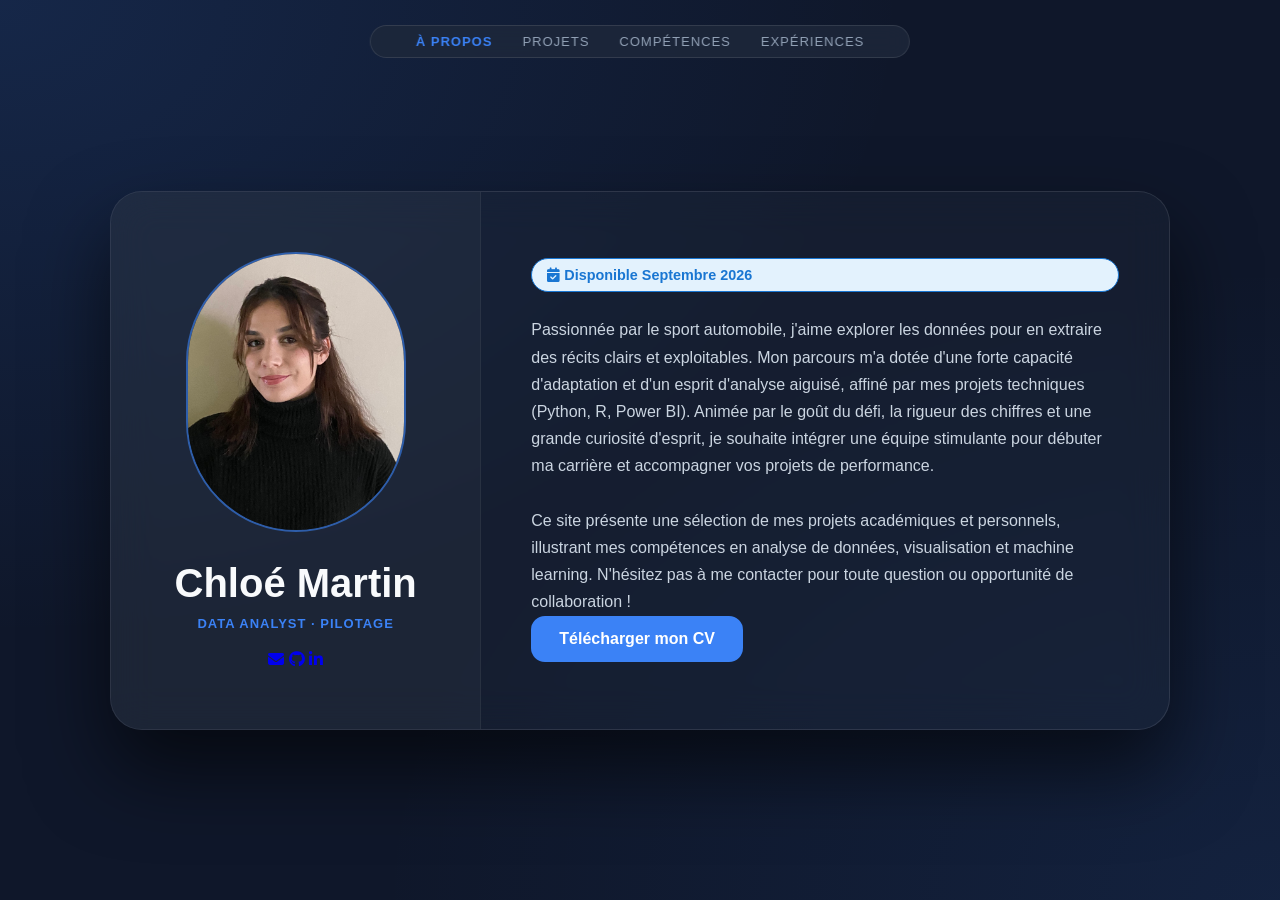
==== commit 53efd648: "modif" ====
--- a/index.html
+++ b/index.html
@@ -41,7 +41,7 @@
                 </div>
             
                 <p class="description">
-                    Économiste d'entreprise de formation et Data Analyst par passion, j'aime explorer les données pour en extraire des récits clairs et exploitables. Mon parcours m'a dotée d'une forte capacité d'adaptation et d'un esprit d'analyse aiguisé, affiné par mes projets techniques (Python, R, Power BI). Animée par le goût du défi, la rigueur des chiffres et une grande curiosité d'esprit, je souhaite intégrer une équipe stimulante pour débuter ma carrière et accompagner vos projets de performance.
+                    Passionnée par le sport automobile, j'aime explorer les données pour en extraire des récits clairs et exploitables. Mon parcours m'a dotée d'une forte capacité d'adaptation et d'un esprit d'analyse aiguisé, affiné par mes projets techniques (Python, R, Power BI). Animée par le goût du défi, la rigueur des chiffres et une grande curiosité d'esprit, je souhaite intégrer une équipe stimulante pour débuter ma carrière et accompagner vos projets de performance.
                     <br><br>
                     Ce site présente une sélection de mes projets académiques et personnels, illustrant mes compétences en analyse de données, visualisation et machine learning. N'hésitez pas à me contacter pour toute question ou opportunité de collaboration !
                 </p>
@@ -299,11 +299,15 @@
                     <p class="description">
                         <strong>Missions :</strong>
                         <br>
-                        • Consolidation, structuration et valorisation des données de programmation afin d'élaborer un levier de décision objectif.
-                        <br>
-                        • Conception de <strong>tableaux de bord et modèles prédictifs</strong> pour les instances de décision.
-                        <br>
-                        • <strong>Expertise métier :</strong> Appréhender les subtilités liées à la gestion des ressources particulières de la force opérationnelle terrestre
+                        • <strong>Nettoyage, fiabilisation, structuration et exploitation</strong> de données internes pour l'aide à la décision (Power Query, Power Pivot).
+                        <br>
+                        • <strong>Conception et déploiement de tableaux de bord</strong> Power BI : pilotage des activités, suivi budgétaire et définition de KPI stratégiques.
+                        <br>
+                        • <strong>Animation de sessions de formation</strong> à Power BI pour le bureau Budget et co-construction de tableaux de bord.
+                        <br>
+                        • <strong>Cadrage et expression des besoins métiers</strong> dans le cadre d'un projet Big Data : définition des indicateurs attendus pour le comité des ressources et suivi de la centralisation des données via Dataiku (formation prévue fin juillet).
+                        <br>
+                        • <strong>Expertise métier :</strong> Appréhender les subtilités liées à la gestion des ressources particulières de la force opérationnelle terrestre - Acculturation aux enjeux de la Défense en environnement État-Major
                         <br><br>
                         <strong>Outils :</strong> <span class="tag">Excel</span> <span class="tag">VBA</span> <span class="tag">Power BI</span>
                         <br><br>
@@ -400,4 +404,4 @@
     </section>
 
 </body>
-</html>+</html>
--- a/style.css
+++ b/style.css
@@ -59,6 +59,18 @@
         background: #0f172a;
     }
 }
+
+/* Masquer les liens de navigation vers la page en cours */ 
+
+#link-process {
+    display: none;
+}
+
+/* Masquer la section entière */
+#process-page {
+    display: none;
+}
+
 
 
 /* --- 3. NAVBAR UNIQUE --- */
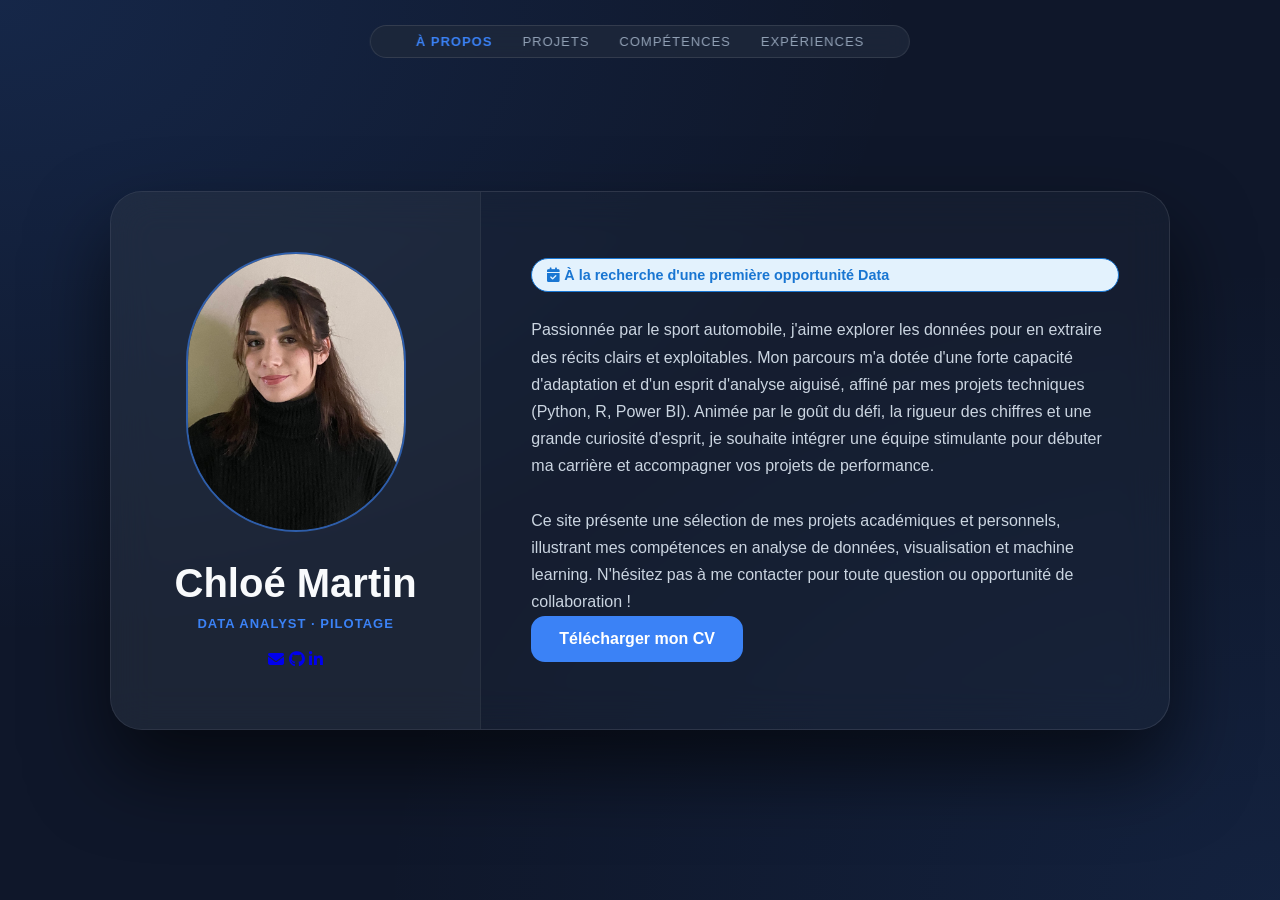
==== commit e04f688e: "mise à jour + ajout des notes de synthèse + ajout du challenge odissé" ====
--- a/index.html
+++ b/index.html
@@ -37,7 +37,7 @@
         
             <div class="right-col">
                 <div class="availability-badge">
-                    <i class="fa-solid fa-calendar-check"></i> Disponible Septembre 2026
+                    <i class="fa-solid fa-calendar-check"></i> À la recherche d'une première opportunité Data
                 </div>
             
                 <p class="description">
@@ -47,7 +47,7 @@
                 </p>
             
                 <div class="actions">
-                    <a href="assets/CV 06-26.pdf" target="_blank" class="btn">Télécharger mon CV</a>
+                    <a href="assets/CV Chloé Martin.pdf" target="_blank" class="btn">Télécharger mon CV</a>
                 </div>
             </div>
             </div>
@@ -58,7 +58,78 @@
     <section id="projects-page" class="sub-page">
 
         <main class="container">
+    
+            <h3 class="section-title">Projets personnels & challenges</h3>
+    
+            <section class="profile-card project-box featured-project">
+                <div class="left-col">
+                    <div class="category-icon">
+                        <i class="fa-solid fa-chart-pie"></i>
+                    </div>
+    
+                    <span class="project-badge">Challenge Dataviz 2026</span>
+    
+                    <h2>Odissé Dataviz Challenge</h2>
+    
+                    <p class="roles">
+                        R · Python · Dash · Plotly · Open Data
+                    </p>
+                </div>
+    
+                <div class="right-col">
+                    <p class="description">
+                        Comment les <strong>inégalités sociales et territoriales de santé</strong>
+                        se combinent-elles avec l'accessibilité aux médecins généralistes
+                        en France ?
+                        <br><br>
+    
+                        Réalisé dans le cadre de l'<strong>Odissé Dataviz Challenge 2026</strong>,
+                        ce projet croise plusieurs sources de données publiques afin
+                        d'explorer les disparités de santé entre populations et territoires.
+                        <br><br>
+    
+                        Les données sont préparées et analysées sous <strong>R</strong>,
+                        puis intégrées dans une application interactive développée avec
+                        <strong>Python, Dash et Plotly</strong>. L'application permet
+                        d'explorer les inégalités sociales, les différences territoriales
+                        d'accès aux soins et différents profils régionaux.
+                    </p>
+    
+                    <div class="project-highlights">
+                        <span><i class="fa-solid fa-database"></i> Données multi-sources</span>
+                        <span><i class="fa-solid fa-map"></i> Analyse territoriale</span>
+                        <span><i class="fa-solid fa-code"></i> R · Préparation des données</span>
+                        <span><i class="fa-solid fa-code"></i> R · Classification exploratoire</span>
+                        <span><i class="fa-solid fa-chart-column"></i> Python · Dataviz interactive</span>
+                    </div>
+    
+                    <div class="actions-links">
+                        <a
+                            href="https://odisse-dataviz-challenge26-sante.onrender.com"
+                            class="btn-project"
+                            target="_blank"
+                            rel="noopener noreferrer"
+                        >
+                            <i class="fa-solid fa-arrow-up-right-from-square"></i>
+                            Explorer l'application
+                        </a>
+    
+                        <a
+                            href="https://github.com/ChloMartin45/Odisse_Challenge26"
+                            class="sub-link project-source-link"
+                            target="_blank"
+                            rel="noopener noreferrer"
+                        >
+                            <i class="fa-brands fa-github"></i>
+                            Code source
+                        </a>
+                    </div>
+                </div>
+            </section>
+    
+    
             <h3 class="section-title">Dans le cadre du master</h3>
+
             <section class="profile-card project-box">
                 <div class="left-col">
                     <div class="category-icon"><i class="fa-solid fa-chart-line"></i></div>
@@ -230,12 +301,6 @@
                     <h3>SQL</h3>
                     <p class="description">Requêtage complexe, jointures et gestion de bases de données relationnelles.</p>
                 </div>
-
-                <div class="skill-card">
-                    <i class="fa-solid fa-database icon"></i>
-                    <h3>Dataiku</h3>
-                    <p class="description">Formation mi-juin 2026.</p>
-                </div>
     
                 <div class="skill-card">
                     <i class="fa-solid fa-code icon"></i>
@@ -289,63 +354,152 @@
 
             <section class="profile-card project-box">
                 <div class="left-col">
-                    <div class="category-icon"><i class="fa-solid fa-person-military-pointing"></i></div>
-                    <h2>État-major du CFOT </h2>
-                    <p class="roles">Stage · Assistant de Pilotage · Data Analyst</p>
+                    <div class="category-icon">
+                        <i class="fa-solid fa-person-military-pointing"></i>
+                    </div>
+            
+                    <h2>État-major du CFOT</h2>
+            
+                    <p class="roles">
+                        Stage · Assistant de Pilotage · Data Analyst
+                    </p>
+            
                     <p class="duration">Avril 2026 — Septembre 2026</p>
                     <p class="duration">Lille (59)</p>
                 </div>
-                <div class="right-col">
-                    <p class="description">
-                        <strong>Missions :</strong>
-                        <br>
-                        • <strong>Nettoyage, fiabilisation, structuration et exploitation</strong> de données internes pour l'aide à la décision (Power Query, Power Pivot).
-                        <br>
-                        • <strong>Conception et déploiement de tableaux de bord</strong> Power BI : pilotage des activités, suivi budgétaire et définition de KPI stratégiques.
-                        <br>
-                        • <strong>Animation de sessions de formation</strong> à Power BI pour le bureau Budget et co-construction de tableaux de bord.
-                        <br>
-                        • <strong>Cadrage et expression des besoins métiers</strong> dans le cadre d'un projet Big Data : définition des indicateurs attendus pour le comité des ressources et suivi de la centralisation des données via Dataiku (formation prévue fin juillet).
-                        <br>
-                        • <strong>Expertise métier :</strong> Appréhender les subtilités liées à la gestion des ressources particulières de la force opérationnelle terrestre - Acculturation aux enjeux de la Défense en environnement État-Major
-                        <br><br>
-                        <strong>Outils :</strong> <span class="tag">Excel</span> <span class="tag">VBA</span> <span class="tag">Power BI</span>
-                        <br><br>
-                        <strong>Sujet de Mémoire :</strong> 
-                        <em>"Optimisation des processus décisionnels liés à la gestion des ressources de la force opérationnelle terrestre par l'analyse statistique."</em>
-                    </p>
-                    
-                    <div class="actions-links">
-                        <span class="status-badge">En cours</span>
-                    </div>
-                </div>
-            </section>
-
-            <section class="profile-card project-box">
-                <div class="left-col">
-                    <div class="category-icon"><i class="fa-solid fa-building-columns"></i></div>
-                    <h2>Caisse Régionale du Crédit Agricole</h2>
-                    <p class="roles">Stage · Data Analyst · Pilotage</p>
-                    <p class="duration">28 Avril 2025 - 31 Juillet 2025</p>
+            
+                <div class="right-col">
+            
+                    <p class="description">
+                        Exploitation et fiabilisation de données opérationnelles afin
+                        d'améliorer le <strong>suivi des engagements et le pilotage
+                        des activités de la Force Terrestre</strong>.
+                        <br><br>
+            
+                        <strong>Principales réalisations :</strong>
+                        <br>
+                        • Fiabilisation du calcul d'indicateurs de soutenabilité et
+                        automatisation de traitements sous <strong>Excel / VBA</strong>.
+                        <br>
+                        • Harmonisation et consolidation de plusieurs sources de données
+                        relatives aux engagements opérationnels.
+                        <br>
+                        • Construction de modèles et tableaux de bord <strong>Power BI</strong>
+                        rapprochant programmation, exécution et indicateurs de pilotage.
+                        <br><br>
+            
+                        <strong>Outils :</strong>
+                        <span class="tag">Excel</span>
+                        <span class="tag">VBA</span>
+                        <span class="tag">Power Query</span>
+                        <span class="tag">Power Pivot</span>
+                        <span class="tag">Power BI</span>
+                    </p>
+            
+                    <div class="memory-box">
+
+                        <div class="memory-header">
+                            <div class="memory-title">
+                                <i class="fa-solid fa-graduation-cap"></i>
+                                Mémoire de fin d'études
+                            </div>
+                    
+                            <span class="confidential-badge">
+                                <i class="fa-solid fa-lock"></i>
+                                Confidentiel
+                            </span>
+                        </div>
+                    
+                        <p class="memory-question">
+                            « Dans quelle mesure la fiabilisation, l’harmonisation et la modélisation 
+                            de données hétérogènes permettent-elles d’optimiser le pilotage des 
+                            activités et d’appuyer la prise de décision opérationnelle au sein 
+                            de la Division Emploi Opérationnel du CFOT ? »
+                        </p>
+                    
+                        <a  href="assets/Note_synthese_CFOT_Chloe_Martin.pdf"
+                            class="memory-link"
+                            target="_blank"
+                            rel="noopener noreferrer">
+                            <i class="fa-solid fa-file-lines"></i>
+                            Lire la note de synthèse
+                            <i class="fa-solid fa-arrow-right"></i>
+                        </a>
+                    
+                    </div>
+                </div>
+            </section>
+
+            <section class="profile-card project-box">
+                <div class="left-col">
+                    <div class="category-icon">
+                        <i class="fa-solid fa-building-columns"></i>
+                    </div>
+            
+                    <h2>Crédit Agricole Touraine Poitou</h2>
+            
+                    <p class="roles">
+                        Stage · Assistant de Pilotage · Data Analyst
+                    </p>
+            
+                    <p class="duration">Avril 2025 — Juillet 2025</p>
                     <p class="duration">Tours (37)</p>
                 </div>
-                <div class="right-col">
-                    <p class="description">
-                        <strong>Missions :</strong> 
-                        <br>
-                        • <strong>Analyse de données :</strong> Nettoyage, fiabilisation et structuration des bases de données internes.
-                        <br>
-                        • <strong>Automatisation :</strong> Développement d'outils pour automatiser les processus récurrents (gain de productivité).
-                        <br>
-                        • <strong>Optimisation :</strong> Création de tableaux de bord dynamiques pour l'optimisation du suivi de la conformité.
-                        <br>
-                        • <strong>Expertise métier :</strong> Acculturation aux processus bancaires et aux entrées en relation clients.
-                        <br><br>
-                        <strong>Outils :</strong> <span class="tag">Excel</span> <span class="tag">VBA</span> <span class="tag">Business Object (BO)</span>
-                        <br><br>
-                        <strong>Sujet de Mémoire :</strong> <em>"Comment utiliser les data pour booster la performance de la Direction Bancaire Recouvrement assurances et plus spécifiquement du Service Dépôts Partenaires Successions ?"</em>. 
-                        Le sujet explore les différents projets effectués durant le stage afin de montrer de quelles manières la data et l'automatisation a permis d'optimiser le temps, de prioriser les tâches.
-                    </p>
+            
+                <div class="right-col">
+            
+                    <p class="description">
+                        Exploitation de la donnée pour améliorer le
+                        <strong>pilotage de l'activité et le suivi de la conformité</strong>
+                        au sein du Service Dépôts Partenaires Successions.
+                        <br><br>
+            
+                        <strong>Principales réalisations :</strong>
+                        <br>
+                        • Fiabilisation et structuration de bases de données internes.
+                        <br>
+                        • Automatisation de reportings et de processus récurrents avec
+                        <strong>Excel et VBA</strong>.
+                        <br>
+                        • Conception de tableaux de bord dynamiques et exploitation de
+                        <strong>Business Objects</strong> pour le suivi de la conformité.
+                        <br><br>
+            
+                        <strong>Outils :</strong>
+                        <span class="tag">Excel</span>
+                        <span class="tag">VBA</span>
+                        <span class="tag">Business Objects</span>
+                    </p>
+            
+                    <div class="memory-box">
+
+                        <div class="memory-header">
+                            <div class="memory-title">
+                                <i class="fa-solid fa-graduation-cap"></i>
+                                Mémoire de stage
+                            </div>
+                    
+                            <span class="confidential-badge">
+                                <i class="fa-solid fa-lock"></i>
+                                Confidentiel
+                            </span>
+                        </div>
+                    
+                        <p class="memory-question">
+                            « Comment utiliser les data pour booster la performance
+                            de la Direction Bancaire Recouvrement Assurances et plus
+                            spécifiquement du Service Dépôts Partenaires Successions ? »
+                        </p>
+                    
+                        <a href="assets/Note_synthese_CATP_Chloe_Martin.pdf"
+                           class="memory-link"
+                           target="_blank"
+                           rel="noopener noreferrer">
+                            <i class="fa-solid fa-file-lines"></i>
+                            Lire la note de synthèse
+                            <i class="fa-solid fa-arrow-right"></i>
+                        </a>
+                    </div>
                 </div>
             </section>
 
--- a/style.css
+++ b/style.css
@@ -585,4 +585,180 @@
 
         padding: 0 20px;
     }
+}
+
+/* --- PROJET PHARE : ODISSÉ DATAVIZ CHALLENGE --- */
+
+.featured-project {
+    border-color: rgba(59, 130, 246, 0.35);
+    position: relative;
+}
+
+.featured-project::before {
+    content: "";
+    position: absolute;
+    top: 0;
+    left: 0;
+    width: 100%;
+    height: 3px;
+    background: linear-gradient(
+        90deg,
+        transparent,
+        #3b82f6,
+        transparent
+    );
+}
+
+.project-badge {
+    display: inline-block;
+    padding: 5px 12px;
+    margin-bottom: 15px;
+
+    background: rgba(59, 130, 246, 0.12);
+    border: 1px solid rgba(59, 130, 246, 0.35);
+    border-radius: 20px;
+
+    color: #60a5fa;
+    font-size: 11px;
+    font-weight: 700;
+    text-transform: uppercase;
+    letter-spacing: 1px;
+}
+
+.project-highlights {
+    display: flex;
+    flex-wrap: wrap;
+    gap: 10px;
+
+    margin-top: 5px;
+    margin-bottom: 5px;
+}
+
+.project-highlights span {
+    display: inline-flex;
+    align-items: center;
+    gap: 7px;
+
+    padding: 7px 11px;
+
+    background: rgba(59, 130, 246, 0.08);
+    border: 1px solid rgba(59, 130, 246, 0.18);
+    border-radius: 8px;
+
+    color: #94a3b8;
+    font-size: 12px;
+}
+
+.project-highlights i {
+    color: #3b82f6;
+}
+
+.project-source-link {
+    display: inline-flex;
+    align-items: center;
+    gap: 7px;
+}
+
+@media (max-width: 850px) {
+
+    .project-highlights {
+        justify-content: center;
+    }
+
+}
+
+/* --- MÉMOIRES --- */
+
+.memory-box {
+    margin-top: 18px;
+    padding: 18px 20px;
+
+    background: rgba(15, 23, 42, 0.45);
+    border: 1px solid rgba(59, 130, 246, 0.18);
+    border-radius: 16px;
+}
+
+.memory-header {
+    display: flex;
+    justify-content: space-between;
+    align-items: center;
+    gap: 15px;
+    margin-bottom: 12px;
+}
+
+.memory-title {
+    display: flex;
+    align-items: center;
+    gap: 8px;
+
+    color: #f8fafc;
+    font-size: 13px;
+    font-weight: 700;
+}
+
+.memory-title i {
+    color: #3b82f6;
+}
+
+.memory-question {
+    margin: 0 0 14px;
+
+    color: #cbd5e1;
+    font-size: 13px;
+    line-height: 1.5;
+    font-style: italic;
+}
+
+.confidential-badge {
+    display: inline-flex;
+    align-items: center;
+    gap: 6px;
+
+    padding: 4px 9px;
+
+    background: rgba(148, 163, 184, 0.08);
+    border: 1px solid rgba(148, 163, 184, 0.18);
+    border-radius: 20px;
+
+    color: #94a3b8;
+    font-size: 11px;
+    white-space: nowrap;
+}
+
+.memory-link {
+    display: inline-flex;
+    align-items: center;
+    gap: 7px;
+
+    color: #3b82f6;
+    font-size: 13px;
+    font-weight: 600;
+
+    text-decoration: none;
+    transition: 0.3s;
+}
+
+.memory-link:hover {
+    color: #60a5fa;
+    transform: translateX(3px);
+}
+
+.memory-link .fa-arrow-right {
+    font-size: 10px;
+}
+
+@media (max-width: 850px) {
+
+    .memory-header {
+        flex-direction: column;
+        justify-content: center;
+    }
+
+    .memory-box {
+        text-align: center;
+    }
+
+    .memory-link {
+        justify-content: center;
+    }
 }
